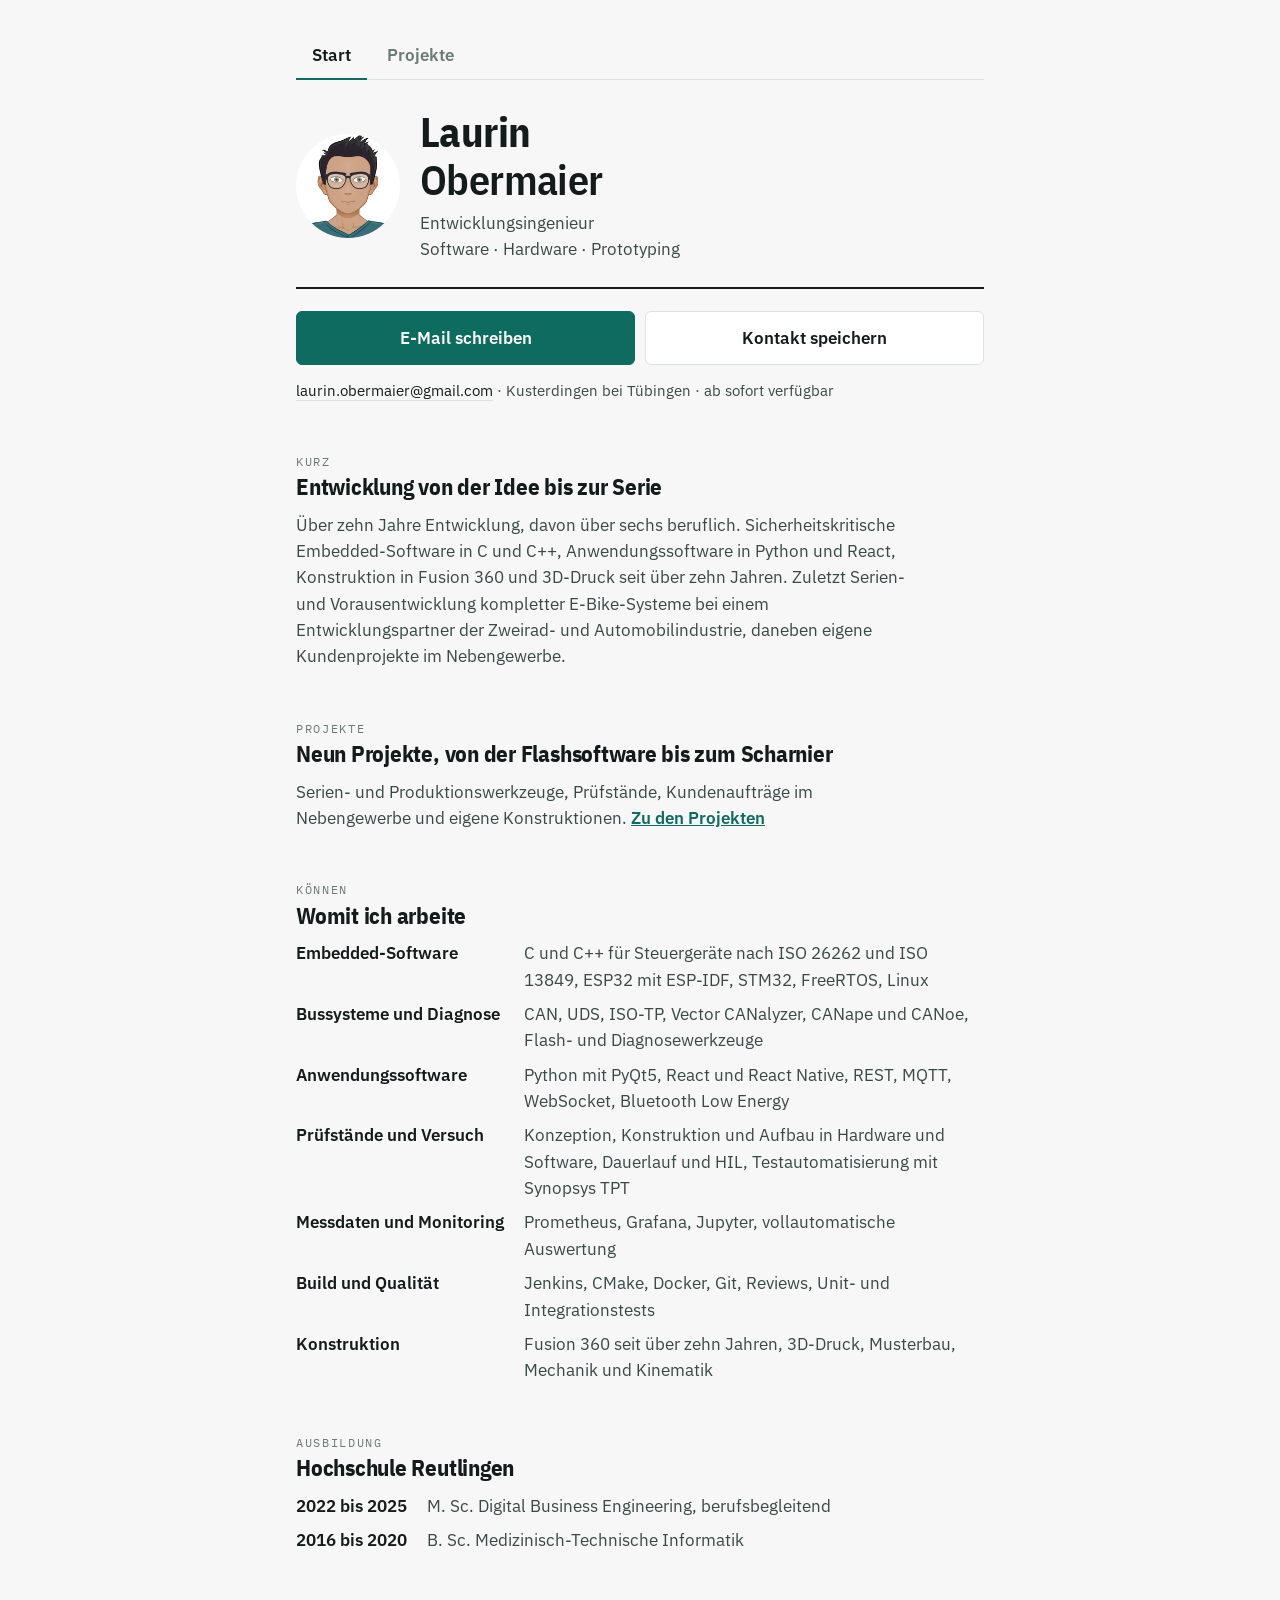
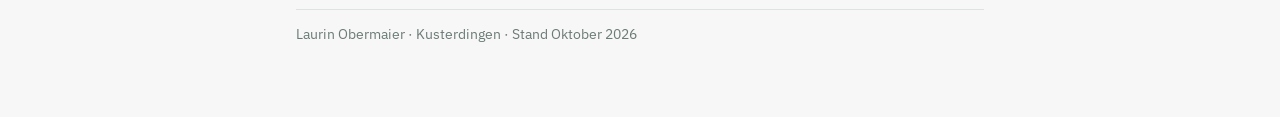
==== index.html @ dc099850 "Landingpage" ====
<!doctype html>
<html lang="de">
<head>
<meta charset="utf-8">
<meta name="viewport" content="width=device-width, initial-scale=1">
<title>Laurin Obermaier</title>
<meta name="description" content="Laurin Obermaier, Entwicklungsingenieur für Software, Hardware und Prototyping aus Kusterdingen bei Tübingen.">
<link rel="preconnect" href="https://fonts.googleapis.com">
<link rel="preconnect" href="https://fonts.gstatic.com" crossorigin>
<link rel="stylesheet" href="https://fonts.googleapis.com/css2?family=IBM+Plex+Mono:wght@400;500&family=IBM+Plex+Sans+Condensed:wght@600;700&family=IBM+Plex+Sans:wght@400;500;600&display=swap">
<link rel="stylesheet" href="style.css">
</head>
<body>
<div class="wrap">
  <nav>
    <a href="index.html" aria-current="page">Start</a>
    <a href="projekte.html">Projekte</a>
  </nav>

  <header>
    <img src="avatar.jpg" alt="Laurin Obermaier">
    <div>
      <h1>Laurin <span>Obermaier</span></h1>
      <p>Entwicklungsingenieur<br>Software · Hardware · Prototyping</p>
    </div>
  </header>

  <div class="actions">
    <a class="primary" href="mailto:laurin.obermaier@gmail.com">E-Mail schreiben</a>
    <a href="Laurin_Obermaier.vcf" download>Kontakt speichern</a>
  </div>
  <p class="contact">
    <a href="mailto:laurin.obermaier@gmail.com">laurin.obermaier@gmail.com</a> ·
    Kusterdingen bei Tübingen · ab sofort verfügbar
  </p>

  <section>
    <span class="eyebrow">Kurz</span>
    <h2>Entwicklung von der Idee bis zur Serie</h2>
    <p class="lede">Über zehn Jahre Entwicklung, davon über sechs beruflich. Sicherheitskritische Embedded-Software in C und C++, Anwendungssoftware in Python und React, Konstruktion in Fusion 360 und 3D-Druck seit über zehn Jahren. Zuletzt Serien- und Vorausentwicklung kompletter E-Bike-Systeme bei einem Entwicklungspartner der Zweirad- und Automobilindustrie, daneben eigene Kundenprojekte im Nebengewerbe.</p>
  </section>

  <section>
    <span class="eyebrow">Projekte</span>
    <h2>Neun Projekte, von der Flashsoftware bis zum Scharnier</h2>
    <p class="lede">Serien- und Produktionswerkzeuge, Prüfstände, Kundenaufträge im Nebengewerbe und eigene Konstruktionen. <a href="projekte.html">Zu den Projekten</a></p>
  </section>

  <section>
    <span class="eyebrow">Können</span>
    <h2>Womit ich arbeite</h2>
    <dl>
      <dt>Embedded-Software</dt><dd>C und C++ für Steuergeräte nach ISO 26262 und ISO 13849, ESP32 mit ESP-IDF, STM32, FreeRTOS, Linux</dd>
      <dt>Bussysteme und Diagnose</dt><dd>CAN, UDS, ISO-TP, Vector CANalyzer, CANape und CANoe, Flash- und Diagnosewerkzeuge</dd>
      <dt>Anwendungssoftware</dt><dd>Python mit PyQt5, React und React Native, REST, MQTT, WebSocket, Bluetooth Low Energy</dd>
      <dt>Prüfstände und Versuch</dt><dd>Konzeption, Konstruktion und Aufbau in Hardware und Software, Dauerlauf und HIL, Testautomatisierung mit Synopsys TPT</dd>
      <dt>Messdaten und Monitoring</dt><dd>Prometheus, Grafana, Jupyter, vollautomatische Auswertung</dd>
      <dt>Build und Qualität</dt><dd>Jenkins, CMake, Docker, Git, Reviews, Unit- und Integrationstests</dd>
      <dt>Konstruktion</dt><dd>Fusion 360 seit über zehn Jahren, 3D-Druck, Musterbau, Mechanik und Kinematik</dd>
    </dl>
  </section>

  <section>
    <span class="eyebrow">Ausbildung</span>
    <h2>Hochschule Reutlingen</h2>
    <dl>
      <dt>2022 bis 2025</dt><dd>M. Sc. Digital Business Engineering, berufsbegleitend</dd>
      <dt>2016 bis 2020</dt><dd>B. Sc. Medizinisch-Technische Informatik</dd>
    </dl>
  </section>

  <footer>Laurin Obermaier · Kusterdingen · Stand Oktober 2026</footer>
</div>
</body>
</html>
---- style.css ----
:root {
    --ground:#F6F7F6; --surface:#FFFFFF; --ink:#131C1A; --ink-2:#394946; --muted:#6B7B77;
    --line:#DCE3E1; --accent:#0E6B60; --accent-soft:#E0EEEB;
  }
  @media (prefers-color-scheme: dark) {
    :root { --ground:#0D1312; --surface:#151D1C; --ink:#E9EFED; --ink-2:#B5C3C0; --muted:#7F918D;
            --line:#26312F; --accent:#54BCAC; --accent-soft:#16302C; }
  }
  * { box-sizing: border-box; }
  body { margin:0; background:var(--ground); color:var(--ink); font-family:"IBM Plex Sans",system-ui,sans-serif; font-size:17px; line-height:1.55; -webkit-font-smoothing:antialiased; }
  .wrap { max-width:720px; margin:0 auto; padding:32px 16px 72px; }
  h1,h2,h3 { font-family:"IBM Plex Sans Condensed","IBM Plex Sans",system-ui,sans-serif; font-weight:700; line-height:1.15; margin:0; }
  .eyebrow { font-family:"IBM Plex Mono",ui-monospace,monospace; font-size:.74rem; letter-spacing:.14em; text-transform:uppercase; color:var(--muted); }

  header { display:flex; gap:20px; align-items:center; border-bottom:2px solid var(--ink); padding-bottom:24px; }
  header img { width:104px; height:104px; border-radius:50%; object-fit:cover; flex:none; }
  header h1 { font-size:clamp(1.9rem,7vw,2.6rem); letter-spacing:-.015em; }
  header h1 span { display:block; font-weight:600; }
  header p { margin:6px 0 0; color:var(--ink-2); }

  .actions { display:flex; flex-wrap:wrap; gap:10px; margin-top:22px; }
  .actions a { flex:1 1 150px; text-align:center; padding:13px 14px; border-radius:6px; text-decoration:none; font-weight:600;
               background:var(--surface); color:var(--ink); border:1px solid var(--line); }
  .actions a.primary { background:var(--accent); color:#fff; border-color:var(--accent); }
  .contact { margin-top:14px; color:var(--ink-2); font-size:.95rem; }
  .contact a { color:var(--ink); text-decoration:none; border-bottom:1px solid var(--line); }

  section { margin-top:44px; }
  section h2 { font-size:1.45rem; letter-spacing:-.01em; margin-bottom:12px; }
  .lede { color:var(--ink-2); max-width:62ch; margin:0; }
  .lede a { color:var(--accent); font-weight:600; }

  .projekt { background:var(--surface); border:1px solid var(--line); border-left:3px solid var(--accent); border-radius:4px; padding:16px 18px; margin-top:12px; }
  .projekt h3 { font-size:1.1rem; }
  .projekt .tag { float:right; margin:2px 0 6px 12px; font-family:"IBM Plex Mono",ui-monospace,monospace; font-size:.68rem; letter-spacing:.1em; text-transform:uppercase; color:var(--accent); background:var(--accent-soft); border-radius:3px; padding:3px 7px; }
  .projekt p { margin:6px 0 0; color:var(--ink-2); }

  dl { margin:0; display:grid; grid-template-columns:1fr; gap:10px 0; }
  dt { font-weight:600; }
  dd { margin:0 0 6px; color:var(--ink-2); }
  @media (min-width:560px) { dl { grid-template-columns:max-content 1fr; gap:8px 20px; } dd { margin:0; } }

  footer { margin-top:56px; border-top:1px solid var(--line); padding-top:14px; color:var(--muted); font-size:.85rem; }

  nav { display:flex; gap:4px; border-bottom:1px solid var(--line); margin-bottom:28px; }
  nav a { padding:10px 16px; text-decoration:none; color:var(--muted); font-weight:600; border-bottom:2px solid transparent; margin-bottom:-1px; }
  nav a[aria-current] { color:var(--ink); border-bottom-color:var(--accent); }

  .subnav { display:flex; gap:8px; margin-top:16px; }
  .subnav button { font:inherit; font-weight:600; padding:9px 18px; border-radius:999px; border:1px solid var(--line); background:var(--surface); color:var(--ink-2); cursor:pointer; }
  .subnav button[aria-pressed="true"] { background:var(--accent); border-color:var(--accent); color:#fff; }
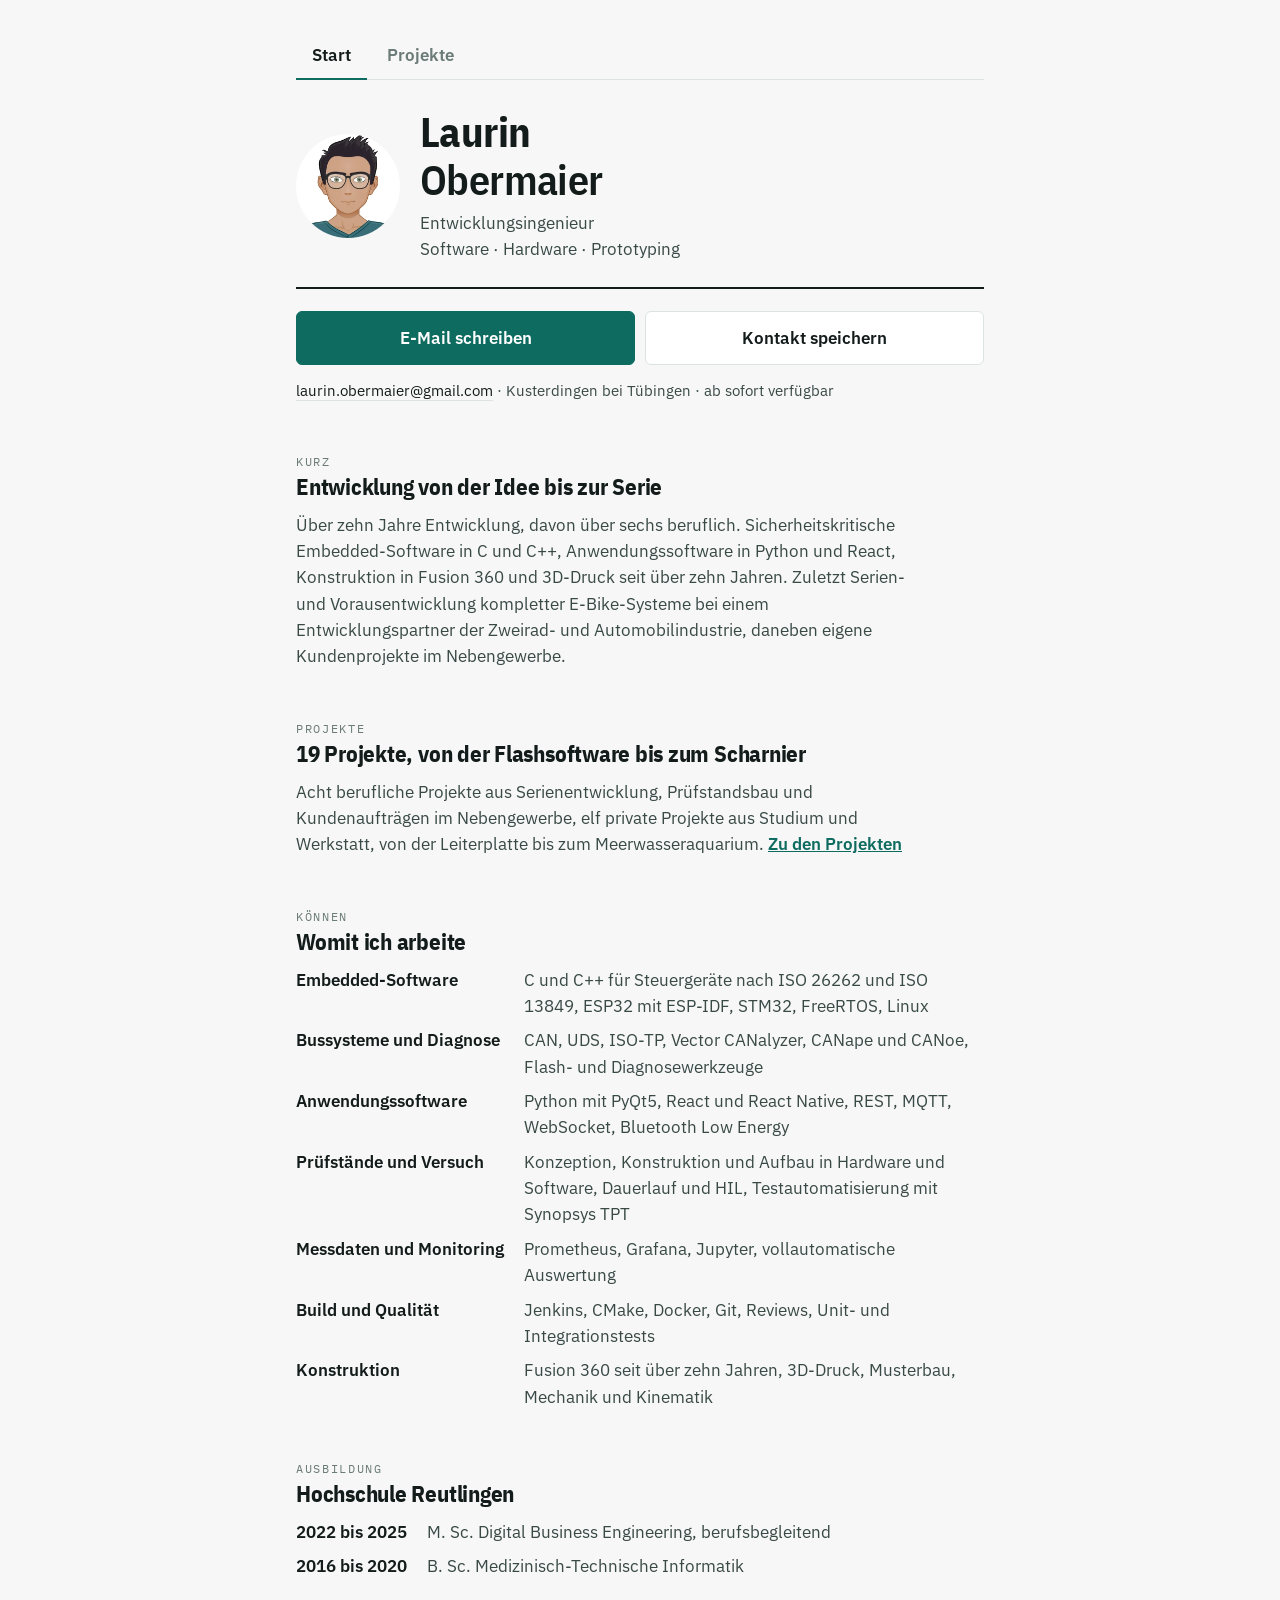
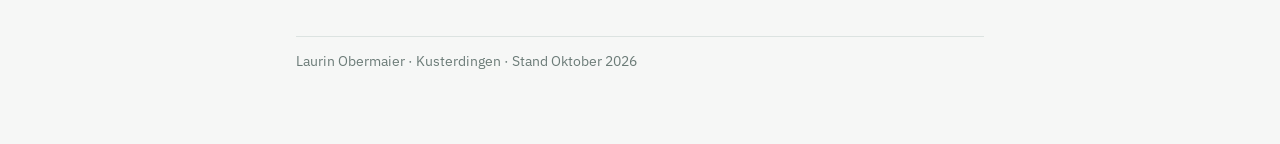
==== commit 026a4f8f: "Projektzahl und Teaser auf der Startseite angepasst Co-Authored-By: Claude Fable 5.1 <noreply@anthro" ====
--- a/index.html
+++ b/index.html
@@ -42,8 +42,8 @@
 
   <section>
     <span class="eyebrow">Projekte</span>
-    <h2>Neun Projekte, von der Flashsoftware bis zum Scharnier</h2>
-    <p class="lede">Serien- und Produktionswerkzeuge, Prüfstände, Kundenaufträge im Nebengewerbe und eigene Konstruktionen. <a href="projekte.html">Zu den Projekten</a></p>
+    <h2>19 Projekte, von der Flashsoftware bis zum Scharnier</h2>
+    <p class="lede">Acht berufliche Projekte aus Serienentwicklung, Prüfstandsbau und Kundenaufträgen im Nebengewerbe, elf private Projekte aus Studium und Werkstatt, von der Leiterplatte bis zum Meerwasseraquarium. <a href="projekte.html">Zu den Projekten</a></p>
   </section>
 
   <section>
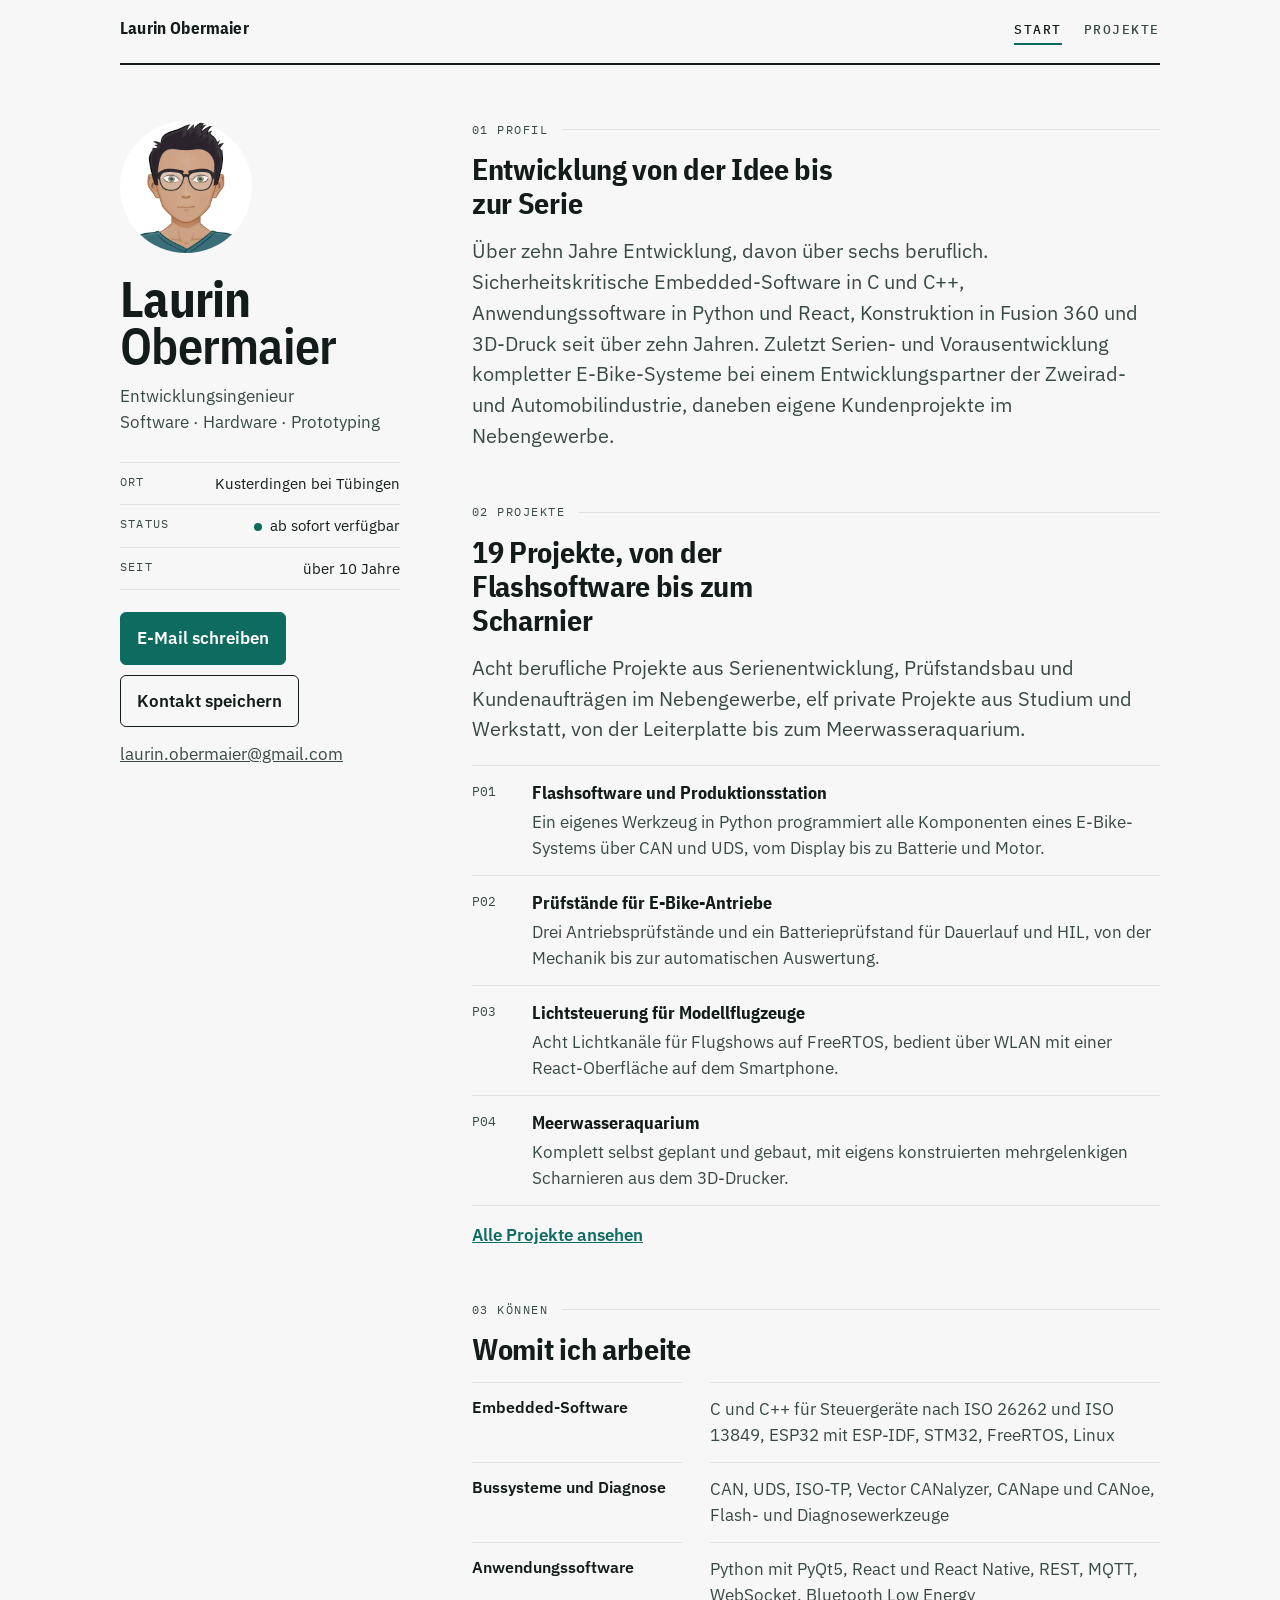
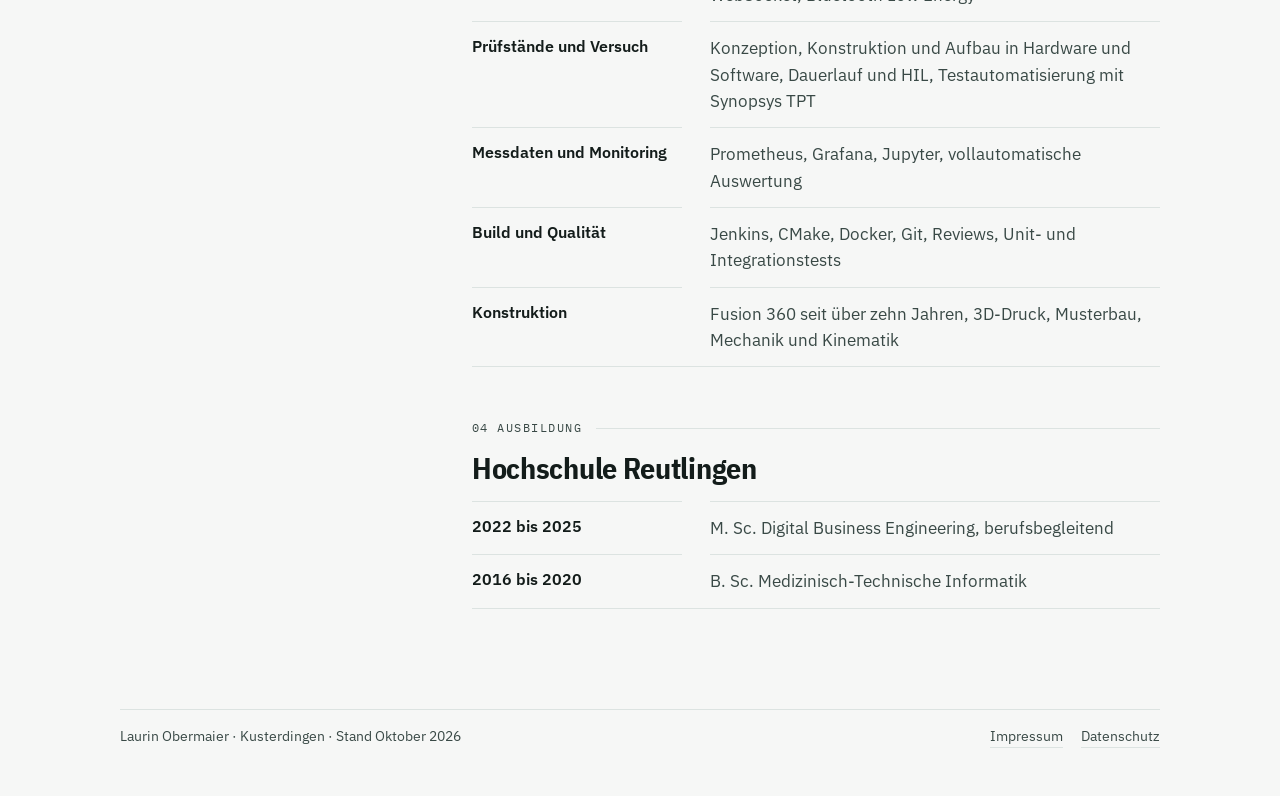
==== commit dbac1dab: "Datenblatt-Design aus dem Handoff, lokale Schriften, Impressum-Seite Co-Authored-By: Claude Fable 5." ====
--- a/index.html
+++ b/index.html
@@ -5,71 +5,47 @@
 <meta name="viewport" content="width=device-width, initial-scale=1">
 <title>Laurin Obermaier</title>
 <meta name="description" content="Laurin Obermaier, Entwicklungsingenieur für Software, Hardware und Prototyping aus Kusterdingen bei Tübingen.">
-<link rel="preconnect" href="https://fonts.googleapis.com">
-<link rel="preconnect" href="https://fonts.gstatic.com" crossorigin>
-<link rel="stylesheet" href="https://fonts.googleapis.com/css2?family=IBM+Plex+Mono:wght@400;500&family=IBM+Plex+Sans+Condensed:wght@600;700&family=IBM+Plex+Sans:wght@400;500;600&display=swap">
 <link rel="stylesheet" href="style.css">
 </head>
 <body>
-<div class="wrap">
-  <nav>
-    <a href="index.html" aria-current="page">Start</a>
-    <a href="projekte.html">Projekte</a>
-  </nav>
-
-  <header>
-    <img src="avatar.jpg" alt="Laurin Obermaier">
-    <div>
-      <h1>Laurin <span>Obermaier</span></h1>
-      <p>Entwicklungsingenieur<br>Software · Hardware · Prototyping</p>
-    </div>
-  </header>
-
-  <div class="actions">
-    <a class="primary" href="mailto:laurin.obermaier@gmail.com">E-Mail schreiben</a>
-    <a href="Laurin_Obermaier.vcf" download>Kontakt speichern</a>
-  </div>
-  <p class="contact">
-    <a href="mailto:laurin.obermaier@gmail.com">laurin.obermaier@gmail.com</a> ·
-    Kusterdingen bei Tübingen · ab sofort verfügbar
-  </p>
-
-  <section>
-    <span class="eyebrow">Kurz</span>
-    <h2>Entwicklung von der Idee bis zur Serie</h2>
-    <p class="lede">Über zehn Jahre Entwicklung, davon über sechs beruflich. Sicherheitskritische Embedded-Software in C und C++, Anwendungssoftware in Python und React, Konstruktion in Fusion 360 und 3D-Druck seit über zehn Jahren. Zuletzt Serien- und Vorausentwicklung kompletter E-Bike-Systeme bei einem Entwicklungspartner der Zweirad- und Automobilindustrie, daneben eigene Kundenprojekte im Nebengewerbe.</p>
-  </section>
-
-  <section>
-    <span class="eyebrow">Projekte</span>
-    <h2>19 Projekte, von der Flashsoftware bis zum Scharnier</h2>
-    <p class="lede">Acht berufliche Projekte aus Serienentwicklung, Prüfstandsbau und Kundenaufträgen im Nebengewerbe, elf private Projekte aus Studium und Werkstatt, von der Leiterplatte bis zum Meerwasseraquarium. <a href="projekte.html">Zu den Projekten</a></p>
-  </section>
-
-  <section>
-    <span class="eyebrow">Können</span>
-    <h2>Womit ich arbeite</h2>
-    <dl>
-      <dt>Embedded-Software</dt><dd>C und C++ für Steuergeräte nach ISO 26262 und ISO 13849, ESP32 mit ESP-IDF, STM32, FreeRTOS, Linux</dd>
-      <dt>Bussysteme und Diagnose</dt><dd>CAN, UDS, ISO-TP, Vector CANalyzer, CANape und CANoe, Flash- und Diagnosewerkzeuge</dd>
-      <dt>Anwendungssoftware</dt><dd>Python mit PyQt5, React und React Native, REST, MQTT, WebSocket, Bluetooth Low Energy</dd>
-      <dt>Prüfstände und Versuch</dt><dd>Konzeption, Konstruktion und Aufbau in Hardware und Software, Dauerlauf und HIL, Testautomatisierung mit Synopsys TPT</dd>
-      <dt>Messdaten und Monitoring</dt><dd>Prometheus, Grafana, Jupyter, vollautomatische Auswertung</dd>
-      <dt>Build und Qualität</dt><dd>Jenkins, CMake, Docker, Git, Reviews, Unit- und Integrationstests</dd>
-      <dt>Konstruktion</dt><dd>Fusion 360 seit über zehn Jahren, 3D-Druck, Musterbau, Mechanik und Kinematik</dd>
-    </dl>
-  </section>
-
-  <section>
-    <span class="eyebrow">Ausbildung</span>
-    <h2>Hochschule Reutlingen</h2>
-    <dl>
-      <dt>2022 bis 2025</dt><dd>M. Sc. Digital Business Engineering, berufsbegleitend</dd>
-      <dt>2016 bis 2020</dt><dd>B. Sc. Medizinisch-Technische Informatik</dd>
-    </dl>
-  </section>
-
-  <footer>Laurin Obermaier · Kusterdingen · Stand Oktober 2026</footer>
+<a class="skip" href="#main">Zum Inhalt</a>
+<div class="page">
+<div class="bar"><a class="id" href="index.html">Laurin Obermaier</a><nav><a href="index.html" aria-current="page">Start</a><a href="projekte.html">Projekte</a></nav></div>
+<div class="layout">
+<aside class="aside">
+<img src="avatar.jpg" alt="Laurin Obermaier" width="132" height="132">
+<h1>Laurin <span>Obermaier</span></h1>
+<p class="role">Entwicklungsingenieur<br>Software · Hardware · Prototyping</p>
+<ul class="facts">
+<li><span>Ort</span><span>Kusterdingen bei Tübingen</span></li>
+<li><span>Status</span><span class="status">ab sofort verfügbar</span></li>
+<li><span>Seit</span><span>über 10 Jahre</span></li>
+</ul>
+<div class="actions"><a class="btn primary" href="mailto:laurin.obermaier@gmail.com">E-Mail schreiben</a><a class="btn" href="Laurin_Obermaier.vcf" download>Kontakt speichern</a></div>
+<p class="role"><a href="mailto:laurin.obermaier@gmail.com">laurin.obermaier@gmail.com</a></p>
+</aside>
+<main id="main">
+<section class="block"><div class="mono">01 Profil</div><h2>Entwicklung von der Idee bis zur Serie</h2>
+<p class="lead">Über zehn Jahre Entwicklung, davon über sechs beruflich. Sicherheitskritische Embedded-Software in C und C++, Anwendungssoftware in Python und React, Konstruktion in Fusion 360 und 3D-Druck seit über zehn Jahren. Zuletzt Serien- und Vorausentwicklung kompletter E-Bike-Systeme bei einem Entwicklungspartner der Zweirad- und Automobilindustrie, daneben eigene Kundenprojekte im Nebengewerbe.</p></section>
+<section class="block"><div class="mono">02 Projekte</div><h2>19 Projekte, von der Flashsoftware bis zum Scharnier</h2>
+<p class="lead">Acht berufliche Projekte aus Serienentwicklung, Prüfstandsbau und Kundenaufträgen im Nebengewerbe, elf private Projekte aus Studium und Werkstatt, von der Leiterplatte bis zum Meerwasseraquarium.</p>
+<ul class="teaser"><li><span class="no">P01</span><div><strong>Flashsoftware und Produktionsstation</strong><p>Ein eigenes Werkzeug in Python programmiert alle Komponenten eines E-Bike-Systems über CAN und UDS, vom Display bis zu Batterie und Motor.</p></div></li><li><span class="no">P02</span><div><strong>Prüfstände für E-Bike-Antriebe</strong><p>Drei Antriebsprüfstände und ein Batterieprüfstand für Dauerlauf und HIL, von der Mechanik bis zur automatischen Auswertung.</p></div></li><li><span class="no">P03</span><div><strong>Lichtsteuerung für Modellflugzeuge</strong><p>Acht Lichtkanäle für Flugshows auf FreeRTOS, bedient über WLAN mit einer React-Oberfläche auf dem Smartphone.</p></div></li><li><span class="no">P04</span><div><strong>Meerwasseraquarium</strong><p>Komplett selbst geplant und gebaut, mit eigens konstruierten mehrgelenkigen Scharnieren aus dem 3D-Drucker.</p></div></li></ul><a class="more" href="projekte.html">Alle Projekte ansehen</a></section>
+<section class="block"><div class="mono">03 Können</div><h2>Womit ich arbeite</h2><dl class="spec">
+<dt>Embedded-Software</dt><dd>C und C++ für Steuergeräte nach ISO 26262 und ISO 13849, ESP32 mit ESP-IDF, STM32, FreeRTOS, Linux</dd>
+<dt>Bussysteme und Diagnose</dt><dd>CAN, UDS, ISO-TP, Vector CANalyzer, CANape und CANoe, Flash- und Diagnosewerkzeuge</dd>
+<dt>Anwendungssoftware</dt><dd>Python mit PyQt5, React und React Native, REST, MQTT, WebSocket, Bluetooth Low Energy</dd>
+<dt>Prüfstände und Versuch</dt><dd>Konzeption, Konstruktion und Aufbau in Hardware und Software, Dauerlauf und HIL, Testautomatisierung mit Synopsys TPT</dd>
+<dt>Messdaten und Monitoring</dt><dd>Prometheus, Grafana, Jupyter, vollautomatische Auswertung</dd>
+<dt>Build und Qualität</dt><dd>Jenkins, CMake, Docker, Git, Reviews, Unit- und Integrationstests</dd>
+<dt>Konstruktion</dt><dd>Fusion 360 seit über zehn Jahren, 3D-Druck, Musterbau, Mechanik und Kinematik</dd>
+</dl><div class="spec-end"></div></section>
+<section class="block"><div class="mono">04 Ausbildung</div><h2>Hochschule Reutlingen</h2><dl class="spec">
+<dt>2022 bis 2025</dt><dd>M. Sc. Digital Business Engineering, berufsbegleitend</dd>
+<dt>2016 bis 2020</dt><dd>B. Sc. Medizinisch-Technische Informatik</dd>
+</dl><div class="spec-end"></div></section>
+</main>
+</div>
+<footer><span>Laurin Obermaier · Kusterdingen · Stand Oktober 2026</span><nav><a href="impressum.html">Impressum</a><a href="impressum.html#datenschutz">Datenschutz</a></nav></footer>
 </div>
 </body>
 </html>
--- a/style.css
+++ b/style.css
@@ -1,51 +1,114 @@
-  :root {
-    --ground:#F6F7F6; --surface:#FFFFFF; --ink:#131C1A; --ink-2:#394946; --muted:#6B7B77;
-    --line:#DCE3E1; --accent:#0E6B60; --accent-soft:#E0EEEB;
-  }
-  @media (prefers-color-scheme: dark) {
-    :root { --ground:#0D1312; --surface:#151D1C; --ink:#E9EFED; --ink-2:#B5C3C0; --muted:#7F918D;
-            --line:#26312F; --accent:#54BCAC; --accent-soft:#16302C; }
-  }
-  * { box-sizing: border-box; }
-  body { margin:0; background:var(--ground); color:var(--ink); font-family:"IBM Plex Sans",system-ui,sans-serif; font-size:17px; line-height:1.55; -webkit-font-smoothing:antialiased; }
-  .wrap { max-width:720px; margin:0 auto; padding:32px 16px 72px; }
-  h1,h2,h3 { font-family:"IBM Plex Sans Condensed","IBM Plex Sans",system-ui,sans-serif; font-weight:700; line-height:1.15; margin:0; }
-  .eyebrow { font-family:"IBM Plex Mono",ui-monospace,monospace; font-size:.74rem; letter-spacing:.14em; text-transform:uppercase; color:var(--muted); }
+/* Schriften lokal eingebunden (IBM Plex, SIL OFL 1.1). Keine externen Anfragen. */
+@font-face{font-family:"IBM Plex Sans";font-weight:400;font-style:normal;font-display:swap;src:url(fonts/ibm-plex-sans-latin-400-normal.woff2) format("woff2")}
+@font-face{font-family:"IBM Plex Sans";font-weight:600;font-style:normal;font-display:swap;src:url(fonts/ibm-plex-sans-latin-600-normal.woff2) format("woff2")}
+@font-face{font-family:"IBM Plex Sans Condensed";font-weight:600;font-style:normal;font-display:swap;src:url(fonts/ibm-plex-sans-condensed-latin-600-normal.woff2) format("woff2")}
+@font-face{font-family:"IBM Plex Sans Condensed";font-weight:700;font-style:normal;font-display:swap;src:url(fonts/ibm-plex-sans-condensed-latin-700-normal.woff2) format("woff2")}
+@font-face{font-family:"IBM Plex Mono";font-weight:400;font-style:normal;font-display:swap;src:url(fonts/ibm-plex-mono-latin-400-normal.woff2) format("woff2")}
+@font-face{font-family:"IBM Plex Mono";font-weight:500;font-style:normal;font-display:swap;src:url(fonts/ibm-plex-mono-latin-500-normal.woff2) format("woff2")}
 
-  header { display:flex; gap:20px; align-items:center; border-bottom:2px solid var(--ink); padding-bottom:24px; }
-  header img { width:104px; height:104px; border-radius:50%; object-fit:cover; flex:none; }
-  header h1 { font-size:clamp(1.9rem,7vw,2.6rem); letter-spacing:-.015em; }
-  header h1 span { display:block; font-weight:600; }
-  header p { margin:6px 0 0; color:var(--ink-2); }
+:root{
+  --ground:#f6f7f6;--surface:#ffffff;--ink:#131c1a;--ink-2:#394946;--muted:#6b7b77;--line:#dce3e1;
+  --accent:#0e6b60;--accent-soft:#e0eeeb;--on-accent:#ffffff;
+  --font-sans:"IBM Plex Sans",system-ui,sans-serif;
+  --font-condensed:"IBM Plex Sans Condensed","IBM Plex Sans",system-ui,sans-serif;
+  --font-mono:"IBM Plex Mono",ui-monospace,monospace;
+}
+@media (prefers-color-scheme:dark){
+  :root{--ground:#0d1312;--surface:#151d1c;--ink:#e9efed;--ink-2:#b5c3c0;--muted:#7f918d;--line:#26312f;
+    --accent:#54bcac;--accent-soft:#16302c;--on-accent:#0d1312}
+}
+*{box-sizing:border-box}
+html{scroll-behavior:smooth}
+body{margin:0;background:var(--ground);color:var(--ink);font:400 17px/1.55 var(--font-sans);-webkit-font-smoothing:antialiased}
+a{color:inherit}
+:focus-visible{outline:2px solid var(--accent);outline-offset:3px}
+.skip{position:absolute;left:-999px;top:8px;background:var(--ink);color:var(--ground);padding:8px 12px;z-index:10}
+.skip:focus{left:8px}
 
-  .actions { display:flex; flex-wrap:wrap; gap:10px; margin-top:22px; }
-  .actions a { flex:1 1 150px; text-align:center; padding:13px 14px; border-radius:6px; text-decoration:none; font-weight:600;
-               background:var(--surface); color:var(--ink); border:1px solid var(--line); }
-  .actions a.primary { background:var(--accent); color:#fff; border-color:var(--accent); }
-  .contact { margin-top:14px; color:var(--ink-2); font-size:.95rem; }
-  .contact a { color:var(--ink); text-decoration:none; border-bottom:1px solid var(--line); }
+.page{max-width:1080px;margin:0 auto;padding:0 20px}
+.mono{font:400 .78rem/1.4 var(--font-mono);letter-spacing:.12em;text-transform:uppercase;color:var(--ink-2)}
 
-  section { margin-top:44px; }
-  section h2 { font-size:1.45rem; letter-spacing:-.01em; margin-bottom:12px; }
-  .lede { color:var(--ink-2); max-width:62ch; margin:0; }
-  .lede a { color:var(--accent); font-weight:600; }
+/* Kopfleiste */
+.bar{display:flex;justify-content:space-between;align-items:baseline;gap:16px;padding:18px 0;border-bottom:2px solid var(--ink)}
+.bar .id{font:700 1.05rem/1 var(--font-condensed);letter-spacing:.01em;text-decoration:none}
+.bar nav{display:flex;gap:22px}
+.bar nav a{font:500 .8rem/1 var(--font-mono);letter-spacing:.12em;text-transform:uppercase;text-decoration:none;color:var(--ink-2);padding:6px 0;border-bottom:2px solid transparent}
+.bar nav a:hover{color:var(--ink)}
+.bar nav a[aria-current]{color:var(--ink);border-bottom-color:var(--accent)}
 
-  .projekt { background:var(--surface); border:1px solid var(--line); border-left:3px solid var(--accent); border-radius:4px; padding:16px 18px; margin-top:12px; }
-  .projekt h3 { font-size:1.1rem; }
-  .projekt .tag { float:right; margin:2px 0 6px 12px; font-family:"IBM Plex Mono",ui-monospace,monospace; font-size:.68rem; letter-spacing:.1em; text-transform:uppercase; color:var(--accent); background:var(--accent-soft); border-radius:3px; padding:3px 7px; }
-  .projekt p { margin:6px 0 0; color:var(--ink-2); }
+/* Raster Startseite */
+.layout{display:grid;gap:40px;padding:40px 0 24px}
+@media(min-width:900px){.layout{grid-template-columns:280px 1fr;gap:72px;padding-top:56px}.aside{position:sticky;top:32px;align-self:start}}
+.aside img{width:132px;height:132px;border-radius:50%;object-fit:cover;display:block}
+.aside h1{font:700 3.1rem/.95 var(--font-condensed);letter-spacing:-.015em;margin:22px 0 0}
+.aside h1 span{display:block;font-weight:600}
+.role{margin:14px 0 0;color:var(--ink-2)}
+.facts{margin:26px 0 0;padding:0;list-style:none;border-top:1px solid var(--line)}
+.facts li{display:flex;justify-content:space-between;gap:12px;padding:9px 0;border-bottom:1px solid var(--line);font-size:.95rem}
+.facts li span:first-child{font:400 .74rem/1.7 var(--font-mono);letter-spacing:.1em;text-transform:uppercase;color:var(--ink-2)}
+.facts li span:last-child{text-align:right}
+.status::before{content:"";display:inline-block;width:8px;height:8px;border-radius:50%;background:var(--accent);margin-right:8px}
+.actions{display:flex;flex-wrap:wrap;gap:10px;margin-top:22px}
+.btn{display:inline-block;padding:12px 16px;border-radius:6px;font-weight:600;text-decoration:none;border:1px solid var(--ink);background:transparent;color:var(--ink)}
+.btn:hover{background:var(--ink);color:var(--ground)}
+.btn.primary{background:var(--accent);border-color:var(--accent);color:var(--on-accent)}
+.btn.primary:hover{filter:brightness(1.08);background:var(--accent);color:var(--on-accent)}
 
-  dl { margin:0; display:grid; grid-template-columns:1fr; gap:10px 0; }
-  dt { font-weight:600; }
-  dd { margin:0 0 6px; color:var(--ink-2); }
-  @media (min-width:560px) { dl { grid-template-columns:max-content 1fr; gap:8px 20px; } dd { margin:0; } }
+/* Inhalt */
+.block{padding:0 0 52px}
+.block>.mono{display:flex;gap:14px;align-items:center;margin-bottom:14px}
+.block>.mono::after{content:"";flex:1;height:1px;background:var(--line)}
+.block h2{font:700 1.9rem/1.12 var(--font-condensed);letter-spacing:-.01em;margin:0 0 16px;max-width:24ch}
+.lead{font-size:1.28rem;line-height:1.5;color:var(--ink-2);max-width:56ch;margin:0}
+.lead a,.text a{color:var(--accent);font-weight:600}
+.spec{margin:0;display:grid;grid-template-columns:1fr}
+.spec dt{font:600 1rem/1.4 var(--font-sans);padding-top:14px;border-top:1px solid var(--line)}
+.spec dd{margin:2px 0 14px;color:var(--ink-2)}
+@media(min-width:640px){
+  .spec{grid-template-columns:210px 1fr;column-gap:28px}
+  .spec dt,.spec dd{padding:13px 0;margin:0;border-top:1px solid var(--line)}
+}
+.spec-end{border-bottom:1px solid var(--line)}
+.teaser{list-style:none;margin:20px 0 0;padding:0;border-top:1px solid var(--line)}
+.teaser li{display:grid;grid-template-columns:48px 1fr;gap:6px 12px;padding:14px 0;border-bottom:1px solid var(--line)}
+.teaser .no{font:400 .8rem/1.9 var(--font-mono);color:var(--ink-2)}
+.teaser strong{font:700 1.15rem/1.3 var(--font-condensed)}
+.teaser p{margin:2px 0 0;color:var(--ink-2)}
+.more{display:inline-block;margin-top:16px;font-weight:600;color:var(--accent)}
 
-  footer { margin-top:56px; border-top:1px solid var(--line); padding-top:14px; color:var(--muted); font-size:.85rem; }
+/* Projekte */
+.head{padding:44px 0 20px}
+.head h1{font:700 clamp(2.4rem,7vw,4.2rem)/.98 var(--font-condensed);letter-spacing:-.015em;margin:10px 0 14px;max-width:16ch}
+.head .lead{font-size:1.1rem}
+.filter{display:flex;gap:0;margin-top:22px;border:1px solid var(--ink);width:max-content;border-radius:6px;overflow:hidden}
+.filter button{font:500 .8rem/1 var(--font-mono);letter-spacing:.12em;text-transform:uppercase;padding:12px 18px;border:0;background:transparent;color:var(--ink);cursor:pointer}
+.filter button+button{border-left:1px solid var(--ink)}
+.filter button[aria-pressed="true"]{background:var(--ink);color:var(--ground)}
+.group{padding:30px 0 6px}
+.group-head{display:flex;align-items:baseline;gap:14px;border-bottom:2px solid var(--ink);padding-bottom:8px}
+.group-head h2{font:700 1.6rem/1 var(--font-condensed);margin:0}
+.entry{display:grid;gap:14px;padding:22px 0;border-bottom:1px solid var(--line)}
+@media(min-width:760px){.entry{grid-template-columns:230px 1fr;gap:32px}}
+.entry[hidden],.group[hidden]{display:none}
+.entry h3{font:700 1.3rem/1.2 var(--font-condensed);margin:0 0 4px}
+.entry .meta{margin:0 0 8px}
+.entry p{margin:0;color:var(--ink-2);max-width:64ch}
+.thumb{position:relative;aspect-ratio:4/3;border:1px solid var(--line);border-radius:4px;overflow:hidden;background:
+  repeating-linear-gradient(135deg,transparent 0 9px,var(--line) 9px 10px),var(--surface)}
+.thumb::after{content:"Bild folgt";position:absolute;left:10px;bottom:8px;font:400 .7rem/1 var(--font-mono);letter-spacing:.12em;text-transform:uppercase;color:var(--ink-2);background:var(--surface);padding:4px 6px;border-radius:3px}
+.thumb img{position:absolute;inset:0;width:100%;height:100%;object-fit:cover;z-index:1}
+.thumb.has::after{display:none}
 
-  nav { display:flex; gap:4px; border-bottom:1px solid var(--line); margin-bottom:28px; }
-  nav a { padding:10px 16px; text-decoration:none; color:var(--muted); font-weight:600; border-bottom:2px solid transparent; margin-bottom:-1px; }
-  nav a[aria-current] { color:var(--ink); border-bottom-color:var(--accent); }
+/* Text-Seiten */
+.text{max-width:68ch;padding:8px 0 40px}
+.text h2{font:700 1.5rem/1.2 var(--font-condensed);margin:36px 0 8px}
+.text h3{font:600 1.05rem/1.3 var(--font-sans);margin:22px 0 4px}
+.text p{margin:0 0 12px;color:var(--ink-2)}
+.todo{background:var(--accent-soft);color:var(--ink);padding:1px 6px;border-radius:3px;font-family:var(--font-mono);font-size:.9em}
+address{font-style:normal;color:var(--ink-2)}
 
-  .subnav { display:flex; gap:8px; margin-top:16px; }
-  .subnav button { font:inherit; font-weight:600; padding:9px 18px; border-radius:999px; border:1px solid var(--line); background:var(--surface); color:var(--ink-2); cursor:pointer; }
-  .subnav button[aria-pressed="true"] { background:var(--accent); border-color:var(--accent); color:#fff; }
+footer{margin-top:24px;border-top:1px solid var(--line);padding:16px 0 48px;display:flex;flex-wrap:wrap;justify-content:space-between;gap:8px 24px;font-size:.88rem;color:var(--ink-2)}
+footer nav{display:flex;gap:18px}
+footer a{text-decoration:none;border-bottom:1px solid var(--line)}
+footer a:hover{border-bottom-color:var(--ink)}
+@media print{.bar nav,.filter,.actions{display:none}}
